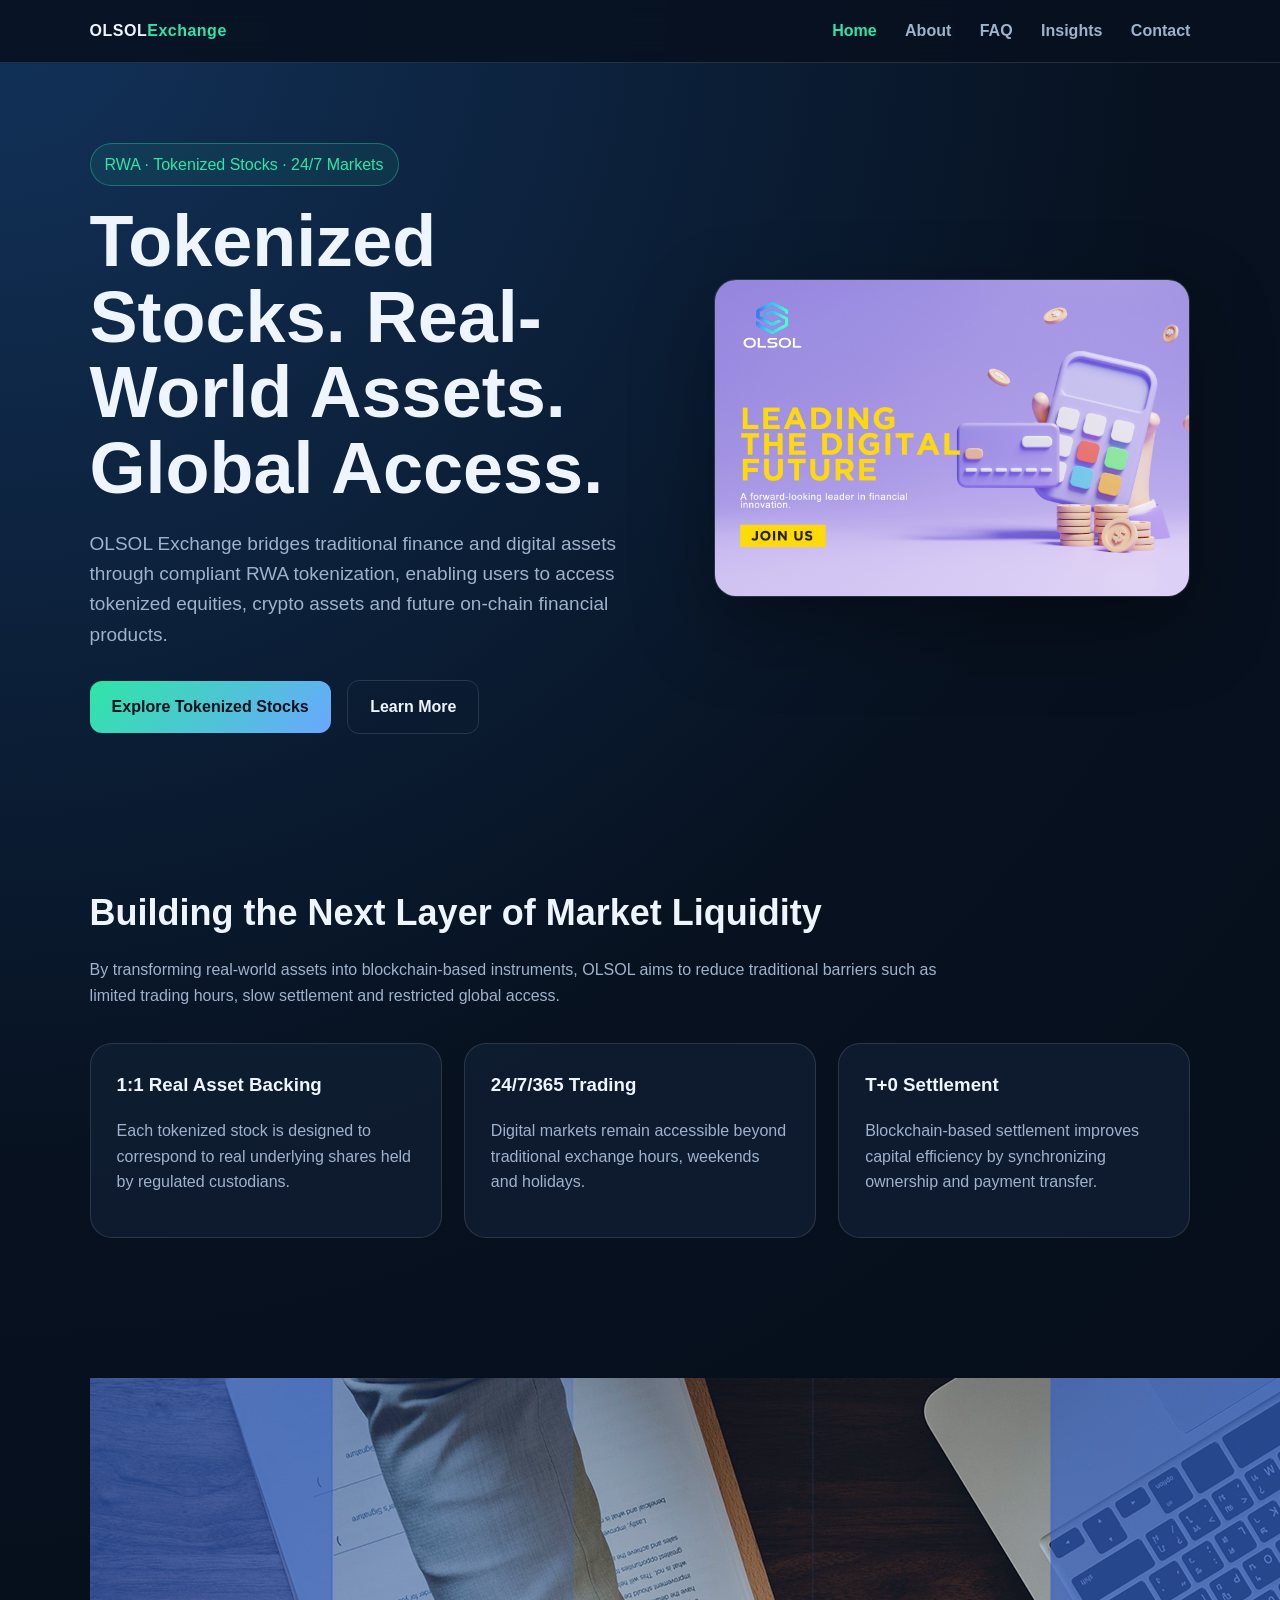
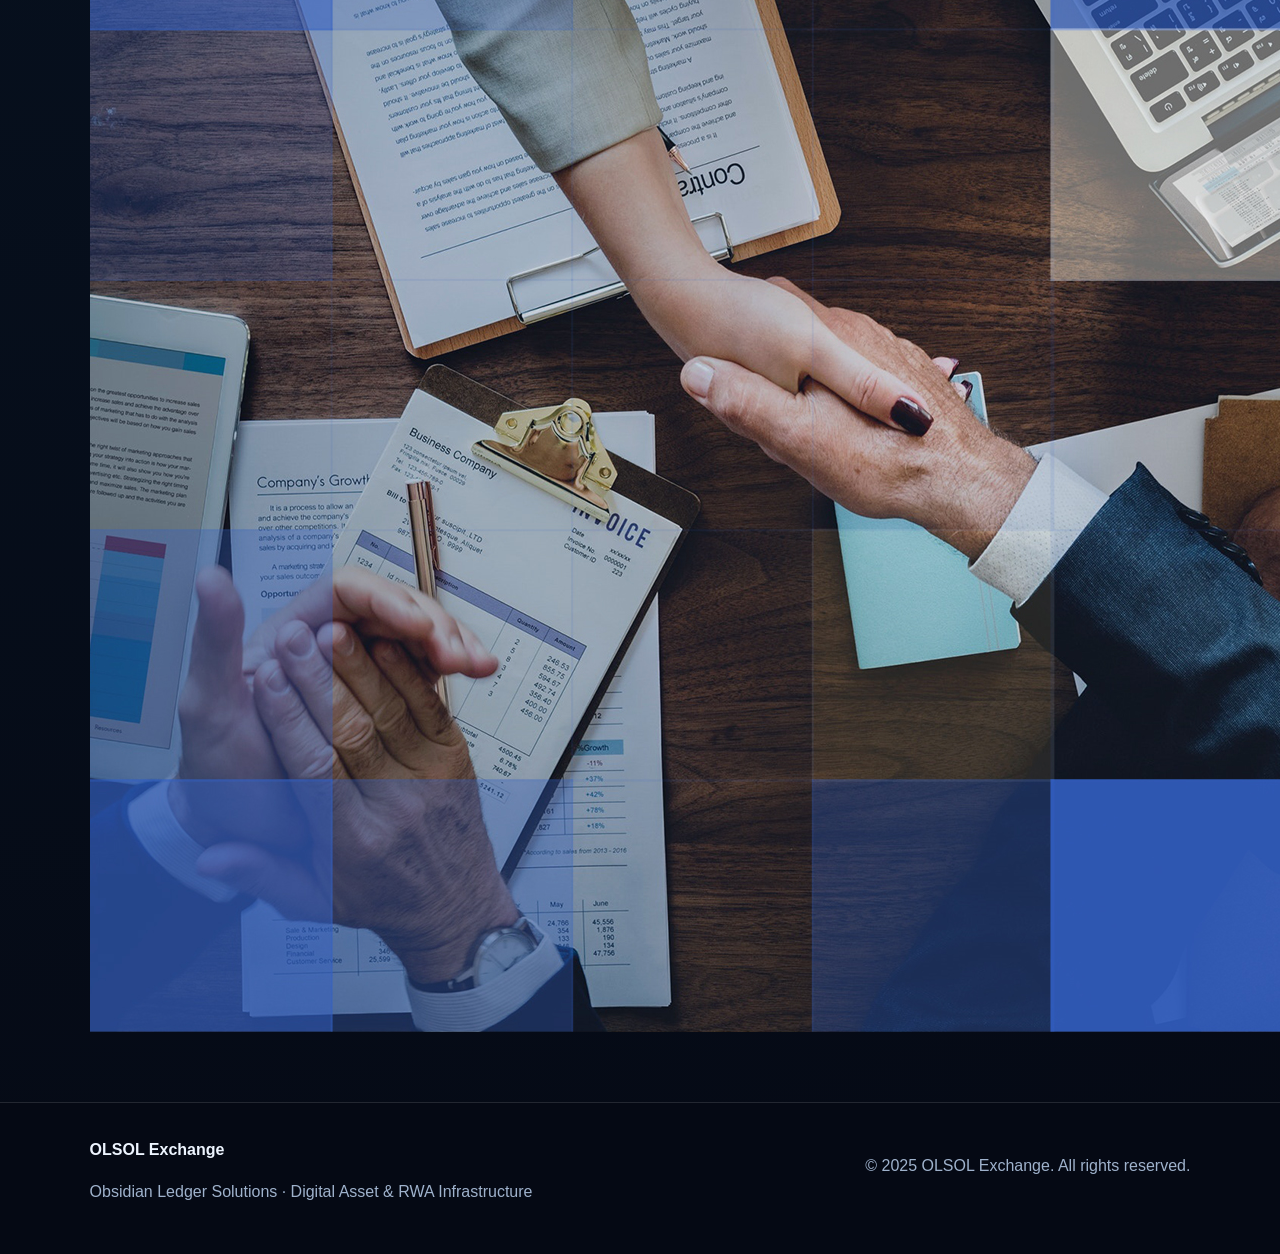
==== index.html @ eb80e879 "Add files via upload" ====
<!DOCTYPE html>
<html lang="en">
<head>
  <meta charset="UTF-8" />
  <meta name="viewport" content="width=device-width, initial-scale=1.0" />
  <title>OLSOL Exchange | Home</title>
  <link rel="stylesheet" href="style.css" />
</head>
<body>

<header class="navbar">
  <a class="logo" href="index.html">OLSOL<span>Exchange</span></a>
  <nav class="nav">
    <a href="index.html" class="active">Home</a>
    <a href="about.html" class="">About</a>
    <a href="faq.html" class="">FAQ</a>
    <a href="insights.html" class="">Insights</a>
    <a href="contact.html" class="">Contact</a>
  </nav>
</header>


<section class="hero">
  <div>
    <div class="badge">RWA · Tokenized Stocks · 24/7 Markets</div>
    <h1>Tokenized Stocks. Real-World Assets. Global Access.</h1>
    <p>OLSOL Exchange bridges traditional finance and digital assets through compliant RWA tokenization, enabling users to access tokenized equities, crypto assets and future on-chain financial products.</p>
    <div class="buttons">
      <a class="btn" href="insights.html">Explore Tokenized Stocks</a>
      <a class="btn secondary" href="about.html">Learn More</a>
    </div>
  </div>
  <img src="poster-1.jpg" alt="OLSOL tokenized stock trading poster">
</section>

<section class="section">
  <h2>Building the Next Layer of Market Liquidity</h2>
  <p>By transforming real-world assets into blockchain-based instruments, OLSOL aims to reduce traditional barriers such as limited trading hours, slow settlement and restricted global access.</p>
  <div class="grid">
    <div class="card"><h3>1:1 Real Asset Backing</h3><p>Each tokenized stock is designed to correspond to real underlying shares held by regulated custodians.</p></div>
    <div class="card"><h3>24/7/365 Trading</h3><p>Digital markets remain accessible beyond traditional exchange hours, weekends and holidays.</p></div>
    <div class="card"><h3>T+0 Settlement</h3><p>Blockchain-based settlement improves capital efficiency by synchronizing ownership and payment transfer.</p></div>
  </div>
</section>

<section class="section split">
  <img src="poster-2.jpg" alt="Digital asset market">
  <div>
    <h2>From Crypto Trading to Full RWA Access</h2>
    <p>OLSOL supports major crypto assets, tokenized stock products and future RWA categories including commodities, Treasury products and DeFi collateral integrations.</p>
    <a class="btn" href="contact.html">Contact OLSOL</a>
  </div>
</section>


<footer class="footer">
  <div>
    <strong>OLSOL Exchange</strong>
    <p>Obsidian Ledger Solutions · Digital Asset & RWA Infrastructure</p>
  </div>
  <p>© 2025 OLSOL Exchange. All rights reserved.</p>
</footer>

</body>
</html>
---- style.css ----
:root {
  --bg: #07111f;
  --bg-soft: #0d1b2e;
  --card: #111f34;
  --text: #eef5ff;
  --muted: #9fb2cc;
  --accent: #2ee6a6;
  --accent-2: #6aa7ff;
  --line: rgba(255,255,255,.12);
}

* { box-sizing: border-box; }

body {
  margin: 0;
  font-family: Arial, Helvetica, sans-serif;
  background: radial-gradient(circle at top left, #12325a 0, #07111f 38%, #050914 100%);
  color: var(--text);
  line-height: 1.6;
}

a { color: inherit; text-decoration: none; }

.navbar {
  position: sticky;
  top: 0;
  z-index: 10;
  display: flex;
  justify-content: space-between;
  align-items: center;
  padding: 18px 7%;
  background: rgba(7,17,31,.88);
  backdrop-filter: blur(12px);
  border-bottom: 1px solid var(--line);
}

.logo {
  font-weight: 800;
  letter-spacing: .5px;
}

.logo span { color: var(--accent); }

.nav a {
  margin-left: 24px;
  color: var(--muted);
  font-weight: 600;
}

.nav a:hover, .nav a.active { color: var(--accent); }

.hero {
  display: grid;
  grid-template-columns: 1.1fr .9fr;
  gap: 42px;
  align-items: center;
  padding: 80px 7%;
}

.hero h1 {
  font-size: clamp(42px, 6vw, 72px);
  line-height: 1.05;
  margin: 0 0 22px;
}

.hero p {
  font-size: 19px;
  color: var(--muted);
  max-width: 650px;
}

.badge {
  display: inline-block;
  padding: 8px 14px;
  border: 1px solid rgba(46,230,166,.35);
  color: var(--accent);
  border-radius: 999px;
  margin-bottom: 18px;
  background: rgba(46,230,166,.08);
}

.buttons { margin-top: 30px; }

.btn {
  display: inline-block;
  padding: 13px 22px;
  border-radius: 12px;
  background: linear-gradient(135deg, var(--accent), var(--accent-2));
  color: #04101c;
  font-weight: 800;
  margin-right: 12px;
}

.btn.secondary {
  background: transparent;
  color: var(--text);
  border: 1px solid var(--line);
}

.hero img, .page-image, .card img {
  width: 100%;
  border-radius: 22px;
  border: 1px solid var(--line);
  box-shadow: 0 30px 80px rgba(0,0,0,.35);
}

.section {
  padding: 70px 7%;
}

.section h2 {
  font-size: 36px;
  margin: 0 0 16px;
}

.section > p {
  color: var(--muted);
  max-width: 860px;
  margin-bottom: 34px;
}

.grid {
  display: grid;
  grid-template-columns: repeat(3, 1fr);
  gap: 22px;
}

.grid.two { grid-template-columns: repeat(2, 1fr); }

.card {
  background: rgba(17,31,52,.78);
  border: 1px solid var(--line);
  border-radius: 22px;
  padding: 26px;
}

.card h3 { margin-top: 0; }

.card p, .faq-item p, .footer p { color: var(--muted); }

.split {
  display: grid;
  grid-template-columns: 1fr 1fr;
  gap: 34px;
  align-items: center;
}

.faq-item {
  border-bottom: 1px solid var(--line);
  padding: 22px 0;
}

.faq-item h3 { margin: 0 0 8px; }

.footer {
  padding: 34px 7%;
  border-top: 1px solid var(--line);
  background: #050914;
  display: flex;
  justify-content: space-between;
  gap: 20px;
}

@media (max-width: 900px) {
  .hero, .split, .grid, .grid.two {
    grid-template-columns: 1fr;
  }

  .navbar {
    align-items: flex-start;
    gap: 14px;
    flex-direction: column;
  }

  .nav a {
    margin: 0 14px 8px 0;
    display: inline-block;
  }

  .footer {
    flex-direction: column;
  }
}
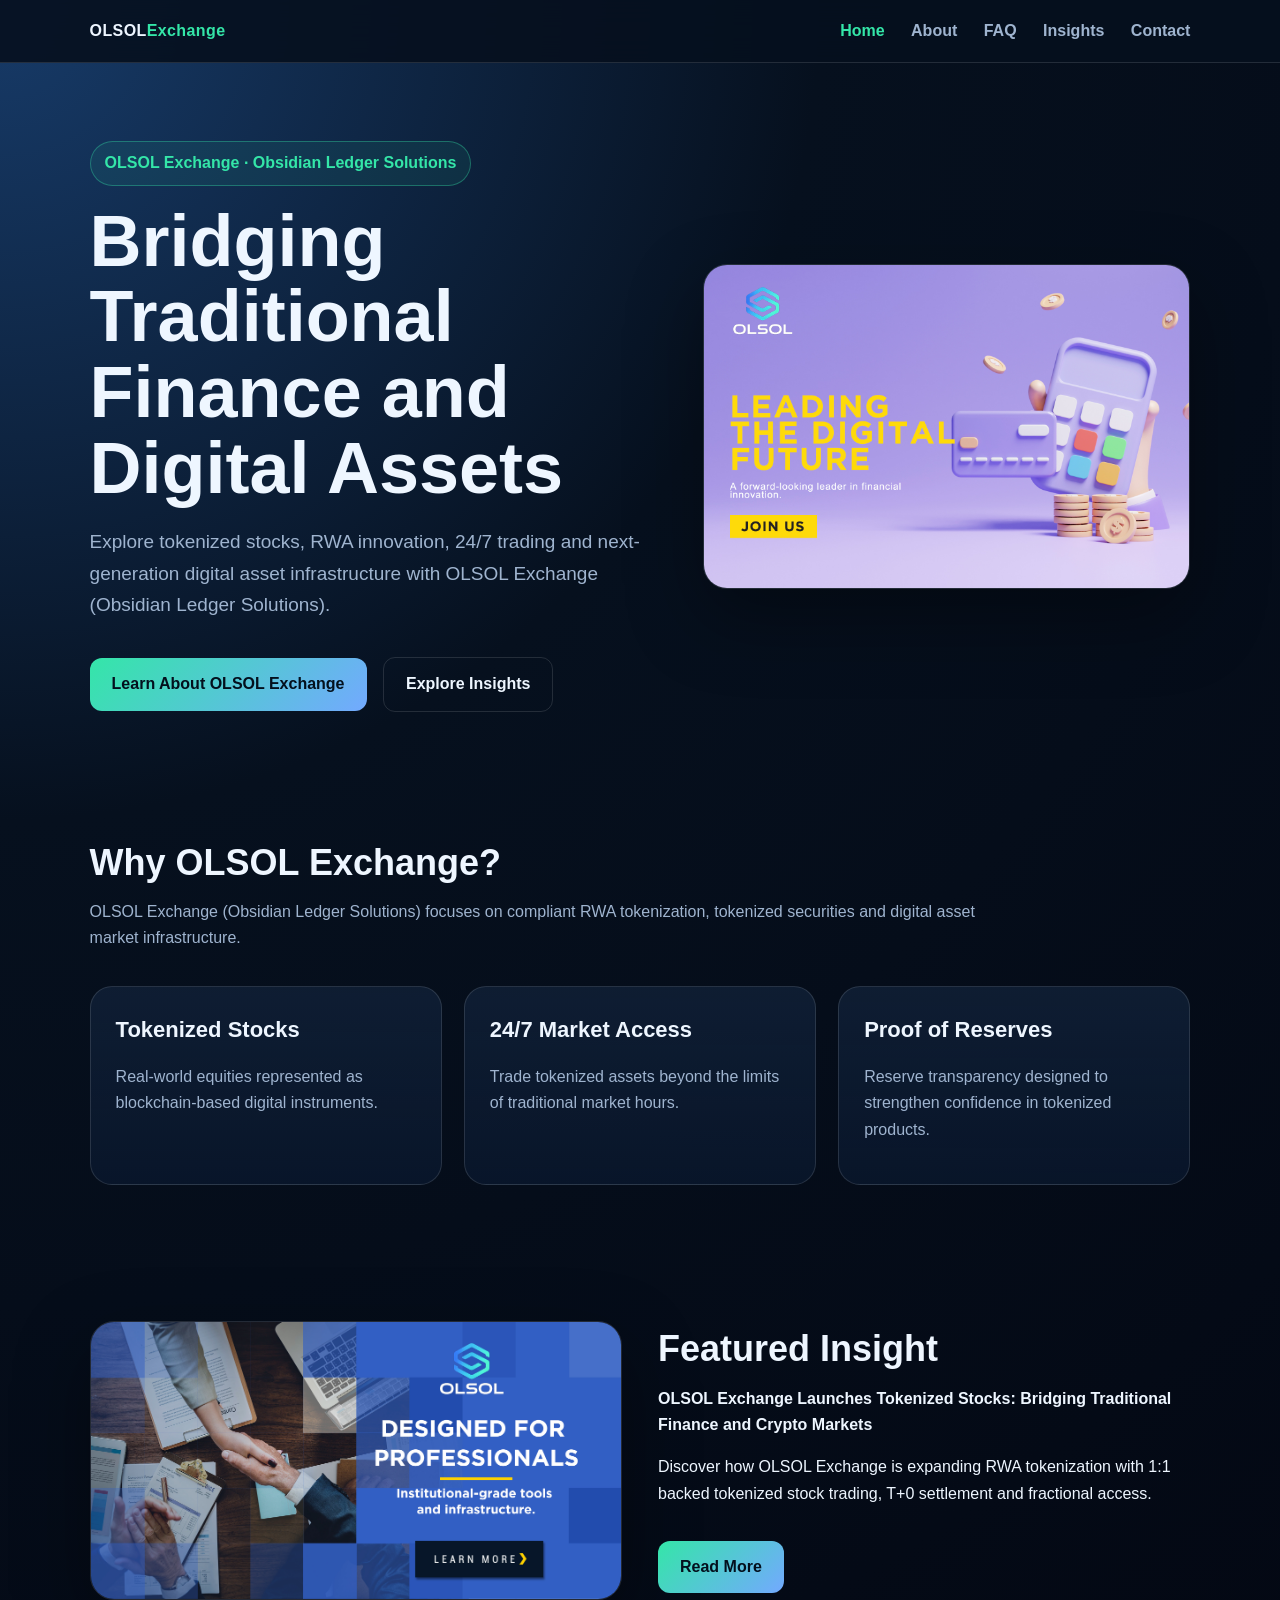
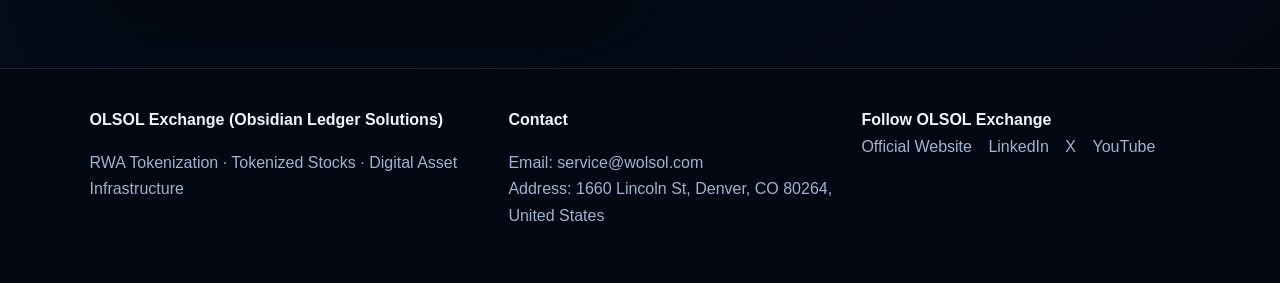
==== commit cde0271f: "Add files via upload" ====
--- a/index.html
+++ b/index.html
@@ -1,64 +1,70 @@
 <!DOCTYPE html>
 <html lang="en">
 <head>
-  <meta charset="UTF-8" />
-  <meta name="viewport" content="width=device-width, initial-scale=1.0" />
-  <title>OLSOL Exchange | Home</title>
-  <link rel="stylesheet" href="style.css" />
+  <meta charset="UTF-8">
+  <meta name="viewport" content="width=device-width, initial-scale=1.0">
+  <title>OLSOL Exchange (Obsidian Ledger Solutions) | RWA Tokenization & Tokenized Stocks</title>
+  <meta name="description" content="OLSOL Exchange (Obsidian Ledger Solutions) provides digital asset infrastructure, tokenized stocks, RWA tokenization and 24/7 trading access.">
+  <link rel="stylesheet" href="style.css">
 </head>
 <body>
 
 <header class="navbar">
   <a class="logo" href="index.html">OLSOL<span>Exchange</span></a>
-  <nav class="nav">
-    <a href="index.html" class="active">Home</a>
-    <a href="about.html" class="">About</a>
-    <a href="faq.html" class="">FAQ</a>
-    <a href="insights.html" class="">Insights</a>
-    <a href="contact.html" class="">Contact</a>
-  </nav>
+  <nav class="nav"><a href="index.html" class="active">Home</a>
+<a href="about.html" class="">About</a>
+<a href="faq.html" class="">FAQ</a>
+<a href="insights.html" class="">Insights</a>
+<a href="contact.html" class="">Contact</a></nav>
 </header>
 
 
 <section class="hero">
   <div>
-    <div class="badge">RWA · Tokenized Stocks · 24/7 Markets</div>
-    <h1>Tokenized Stocks. Real-World Assets. Global Access.</h1>
-    <p>OLSOL Exchange bridges traditional finance and digital assets through compliant RWA tokenization, enabling users to access tokenized equities, crypto assets and future on-chain financial products.</p>
-    <div class="buttons">
-      <a class="btn" href="insights.html">Explore Tokenized Stocks</a>
-      <a class="btn secondary" href="about.html">Learn More</a>
-    </div>
+    <div class="badge">OLSOL Exchange · Obsidian Ledger Solutions</div>
+    <h1>Bridging Traditional Finance and Digital Assets</h1>
+    <p>Explore tokenized stocks, RWA innovation, 24/7 trading and next-generation digital asset infrastructure with OLSOL Exchange (Obsidian Ledger Solutions).</p>
+    <a class="btn" href="about.html">Learn About OLSOL Exchange</a>
+    <a class="btn secondary" href="insights.html">Explore Insights</a>
   </div>
-  <img src="poster-1.jpg" alt="OLSOL tokenized stock trading poster">
+  <img class="image-card" src="poster-1.jpg" alt="OLSOL Exchange Obsidian Ledger Solutions tokenized stocks">
 </section>
-
 <section class="section">
-  <h2>Building the Next Layer of Market Liquidity</h2>
-  <p>By transforming real-world assets into blockchain-based instruments, OLSOL aims to reduce traditional barriers such as limited trading hours, slow settlement and restricted global access.</p>
+  <h2>Why OLSOL Exchange?</h2>
+  <p>OLSOL Exchange (Obsidian Ledger Solutions) focuses on compliant RWA tokenization, tokenized securities and digital asset market infrastructure.</p>
   <div class="grid">
-    <div class="card"><h3>1:1 Real Asset Backing</h3><p>Each tokenized stock is designed to correspond to real underlying shares held by regulated custodians.</p></div>
-    <div class="card"><h3>24/7/365 Trading</h3><p>Digital markets remain accessible beyond traditional exchange hours, weekends and holidays.</p></div>
-    <div class="card"><h3>T+0 Settlement</h3><p>Blockchain-based settlement improves capital efficiency by synchronizing ownership and payment transfer.</p></div>
+    <div class="card"><h3>Tokenized Stocks</h3><p>Real-world equities represented as blockchain-based digital instruments.</p></div>
+    <div class="card"><h3>24/7 Market Access</h3><p>Trade tokenized assets beyond the limits of traditional market hours.</p></div>
+    <div class="card"><h3>Proof of Reserves</h3><p>Reserve transparency designed to strengthen confidence in tokenized products.</p></div>
   </div>
 </section>
-
 <section class="section split">
-  <img src="poster-2.jpg" alt="Digital asset market">
+  <img class="image-card" src="poster-2.jpg" alt="OLSOL Exchange RWA tokenization platform">
   <div>
-    <h2>From Crypto Trading to Full RWA Access</h2>
-    <p>OLSOL supports major crypto assets, tokenized stock products and future RWA categories including commodities, Treasury products and DeFi collateral integrations.</p>
-    <a class="btn" href="contact.html">Contact OLSOL</a>
+    <h2>Featured Insight</h2>
+    <p><strong>OLSOL Exchange Launches Tokenized Stocks: Bridging Traditional Finance and Crypto Markets</strong></p>
+    <p>Discover how OLSOL Exchange is expanding RWA tokenization with 1:1 backed tokenized stock trading, T+0 settlement and fractional access.</p>
+    <a class="btn" href="insights/olsol-exchange-tokenized-stocks-launch.html">Read More</a>
   </div>
 </section>
 
 
 <footer class="footer">
   <div>
-    <strong>OLSOL Exchange</strong>
-    <p>Obsidian Ledger Solutions · Digital Asset & RWA Infrastructure</p>
+    <strong>OLSOL Exchange (Obsidian Ledger Solutions)</strong>
+    <p>RWA Tokenization · Tokenized Stocks · Digital Asset Infrastructure</p>
   </div>
-  <p>© 2025 OLSOL Exchange. All rights reserved.</p>
+  <div>
+    <strong>Contact</strong>
+    <p>Email: service@wolsol.com<br>Address: 1660 Lincoln St, Denver, CO 80264, United States</p>
+  </div>
+  <div>
+    <strong>Follow OLSOL Exchange</strong><br>
+    <a href="https://web.wolsol.com/">Official Website</a>
+    <a href="https://www.linkedin.com/company/olsol-exchange-obsidian-ledger-solutions">LinkedIn</a>
+    <a href="https://x.com/ObsidianLedger_">X</a>
+    <a href="https://www.youtube.com/@OLSOLExchangeObsidianLedge-d2q">YouTube</a>
+  </div>
 </footer>
 
 </body>
--- a/style.css
+++ b/style.css
@@ -1,183 +1,113 @@
-:root {
-  --bg: #07111f;
-  --bg-soft: #0d1b2e;
-  --card: #111f34;
-  --text: #eef5ff;
-  --muted: #9fb2cc;
-  --accent: #2ee6a6;
-  --accent-2: #6aa7ff;
-  --line: rgba(255,255,255,.12);
+:root{
+  --bg:#06101e;
+  --bg2:#0a1930;
+  --card:#101f35;
+  --card2:#0d1829;
+  --text:#eef6ff;
+  --muted:#9fb4cf;
+  --line:rgba(255,255,255,.12);
+  --accent:#34e6a8;
+  --accent2:#73a9ff;
+  --gold:#f5c46b;
 }
-
-* { box-sizing: border-box; }
-
-body {
-  margin: 0;
-  font-family: Arial, Helvetica, sans-serif;
-  background: radial-gradient(circle at top left, #12325a 0, #07111f 38%, #050914 100%);
-  color: var(--text);
-  line-height: 1.6;
+*{box-sizing:border-box}
+body{
+  margin:0;
+  font-family:Arial,Helvetica,sans-serif;
+  background:radial-gradient(circle at top left,#173b69 0,#06101e 36%,#030712 100%);
+  color:var(--text);
+  line-height:1.65;
 }
-
-a { color: inherit; text-decoration: none; }
-
-.navbar {
-  position: sticky;
-  top: 0;
-  z-index: 10;
-  display: flex;
-  justify-content: space-between;
-  align-items: center;
-  padding: 18px 7%;
-  background: rgba(7,17,31,.88);
-  backdrop-filter: blur(12px);
-  border-bottom: 1px solid var(--line);
+a{color:inherit;text-decoration:none}
+img{max-width:100%;display:block}
+.navbar{
+  position:sticky;top:0;z-index:20;
+  display:flex;justify-content:space-between;align-items:center;
+  padding:18px 7%;
+  background:rgba(6,16,30,.9);
+  backdrop-filter:blur(14px);
+  border-bottom:1px solid var(--line);
 }
-
-.logo {
-  font-weight: 800;
-  letter-spacing: .5px;
+.logo{font-weight:900;letter-spacing:.4px}
+.logo span{color:var(--accent)}
+.nav a{margin-left:22px;color:var(--muted);font-weight:700}
+.nav a:hover,.nav a.active{color:var(--accent)}
+.hero{
+  display:grid;grid-template-columns:1.08fr .92fr;gap:42px;align-items:center;
+  padding:78px 7% 62px;
 }
-
-.logo span { color: var(--accent); }
-
-.nav a {
-  margin-left: 24px;
-  color: var(--muted);
-  font-weight: 600;
+.hero h1,.page-title h1{
+  font-size:clamp(40px,6vw,72px);
+  line-height:1.05;margin:0 0 20px;
 }
-
-.nav a:hover, .nav a.active { color: var(--accent); }
-
-.hero {
-  display: grid;
-  grid-template-columns: 1.1fr .9fr;
-  gap: 42px;
-  align-items: center;
-  padding: 80px 7%;
+.hero p,.page-title p{font-size:19px;color:var(--muted);max-width:780px}
+.badge{
+  display:inline-block;padding:8px 14px;border-radius:999px;
+  border:1px solid rgba(52,230,168,.35);
+  background:rgba(52,230,168,.08);
+  color:var(--accent);font-weight:800;margin-bottom:18px;
 }
-
-.hero h1 {
-  font-size: clamp(42px, 6vw, 72px);
-  line-height: 1.05;
-  margin: 0 0 22px;
+.btn{
+  display:inline-block;margin:18px 12px 0 0;padding:13px 22px;border-radius:12px;
+  background:linear-gradient(135deg,var(--accent),var(--accent2));
+  color:#03101d;font-weight:900;
 }
-
-.hero p {
-  font-size: 19px;
-  color: var(--muted);
-  max-width: 650px;
+.btn.secondary{background:transparent;color:var(--text);border:1px solid var(--line)}
+.image-card,img.rounded{
+  border-radius:24px;border:1px solid var(--line);
+  box-shadow:0 28px 75px rgba(0,0,0,.35);
 }
-
-.badge {
-  display: inline-block;
-  padding: 8px 14px;
-  border: 1px solid rgba(46,230,166,.35);
-  color: var(--accent);
-  border-radius: 999px;
-  margin-bottom: 18px;
-  background: rgba(46,230,166,.08);
+.section{padding:68px 7%}
+.section h2{font-size:36px;line-height:1.15;margin:0 0 16px}
+.section>p{color:var(--muted);max-width:900px;margin-bottom:34px}
+.grid{display:grid;grid-template-columns:repeat(3,1fr);gap:22px}
+.grid.two{grid-template-columns:repeat(2,1fr)}
+.card{
+  background:linear-gradient(180deg,rgba(16,31,53,.9),rgba(10,25,48,.72));
+  border:1px solid var(--line);border-radius:22px;padding:25px;
 }
-
-.buttons { margin-top: 30px; }
-
-.btn {
-  display: inline-block;
-  padding: 13px 22px;
-  border-radius: 12px;
-  background: linear-gradient(135deg, var(--accent), var(--accent-2));
-  color: #04101c;
-  font-weight: 800;
-  margin-right: 12px;
+.card img{border-radius:18px;margin-bottom:18px;border:1px solid var(--line)}
+.card h3{margin:0 0 10px;font-size:22px}
+.card p,.footer p,.article-meta,.faq p{color:var(--muted)}
+.split{display:grid;grid-template-columns:1fr 1fr;gap:36px;align-items:center}
+.page-title{padding:70px 7% 35px}
+.faq-category{margin-top:34px;color:var(--accent);font-size:26px}
+.faq details{
+  background:rgba(16,31,53,.78);border:1px solid var(--line);
+  border-radius:18px;margin:14px 0;padding:18px 22px;
 }
-
-.btn.secondary {
-  background: transparent;
-  color: var(--text);
-  border: 1px solid var(--line);
+.faq summary{cursor:pointer;font-weight:900;font-size:18px}
+.article-list{display:grid;grid-template-columns:repeat(3,1fr);gap:22px}
+.article-card{
+  display:flex;flex-direction:column;height:100%;
+  background:rgba(16,31,53,.82);border:1px solid var(--line);border-radius:22px;overflow:hidden;
 }
-
-.hero img, .page-image, .card img {
-  width: 100%;
-  border-radius: 22px;
-  border: 1px solid var(--line);
-  box-shadow: 0 30px 80px rgba(0,0,0,.35);
+.article-card img{height:190px;width:100%;object-fit:cover}
+.article-card div{padding:22px}
+.article-card h3{margin:8px 0 10px;font-size:22px;line-height:1.25}
+.article-card p{color:var(--muted)}
+.article-meta{font-size:14px}
+.read-more{color:var(--accent);font-weight:900;margin-top:auto;display:inline-block}
+.article{
+  max-width:980px;margin:0 auto;padding:50px 7% 80px;
 }
-
-.section {
-  padding: 70px 7%;
+.article h1{font-size:clamp(36px,5vw,58px);line-height:1.08;margin-bottom:14px}
+.article h2{margin-top:38px;font-size:30px}
+.article p,.article li{color:#c9d8ea;font-size:18px}
+.article img{margin:28px 0;border-radius:24px;border:1px solid var(--line)}
+.contact-links{display:grid;grid-template-columns:repeat(3,1fr);gap:18px}
+.contact-link{
+  background:rgba(16,31,53,.82);border:1px solid var(--line);
+  border-radius:18px;padding:20px;font-weight:900;
 }
-
-.section h2 {
-  font-size: 36px;
-  margin: 0 0 16px;
+.contact-link span{display:block;color:var(--muted);font-weight:500;margin-top:8px;word-break:break-word}
+.footer{
+  padding:38px 7%;border-top:1px solid var(--line);background:#030712;
+  display:grid;grid-template-columns:1.2fr 1fr 1fr;gap:24px;
 }
-
-.section > p {
-  color: var(--muted);
-  max-width: 860px;
-  margin-bottom: 34px;
-}
-
-.grid {
-  display: grid;
-  grid-template-columns: repeat(3, 1fr);
-  gap: 22px;
-}
-
-.grid.two { grid-template-columns: repeat(2, 1fr); }
-
-.card {
-  background: rgba(17,31,52,.78);
-  border: 1px solid var(--line);
-  border-radius: 22px;
-  padding: 26px;
-}
-
-.card h3 { margin-top: 0; }
-
-.card p, .faq-item p, .footer p { color: var(--muted); }
-
-.split {
-  display: grid;
-  grid-template-columns: 1fr 1fr;
-  gap: 34px;
-  align-items: center;
-}
-
-.faq-item {
-  border-bottom: 1px solid var(--line);
-  padding: 22px 0;
-}
-
-.faq-item h3 { margin: 0 0 8px; }
-
-.footer {
-  padding: 34px 7%;
-  border-top: 1px solid var(--line);
-  background: #050914;
-  display: flex;
-  justify-content: space-between;
-  gap: 20px;
-}
-
-@media (max-width: 900px) {
-  .hero, .split, .grid, .grid.two {
-    grid-template-columns: 1fr;
-  }
-
-  .navbar {
-    align-items: flex-start;
-    gap: 14px;
-    flex-direction: column;
-  }
-
-  .nav a {
-    margin: 0 14px 8px 0;
-    display: inline-block;
-  }
-
-  .footer {
-    flex-direction: column;
-  }
+.footer a{color:var(--muted);display:inline-block;margin:0 12px 8px 0}
+@media(max-width:920px){
+  .hero,.split,.grid,.grid.two,.article-list,.contact-links,.footer{grid-template-columns:1fr}
+  .navbar{align-items:flex-start;flex-direction:column;gap:12px}
+  .nav a{margin:0 14px 8px 0;display:inline-block}
 }
